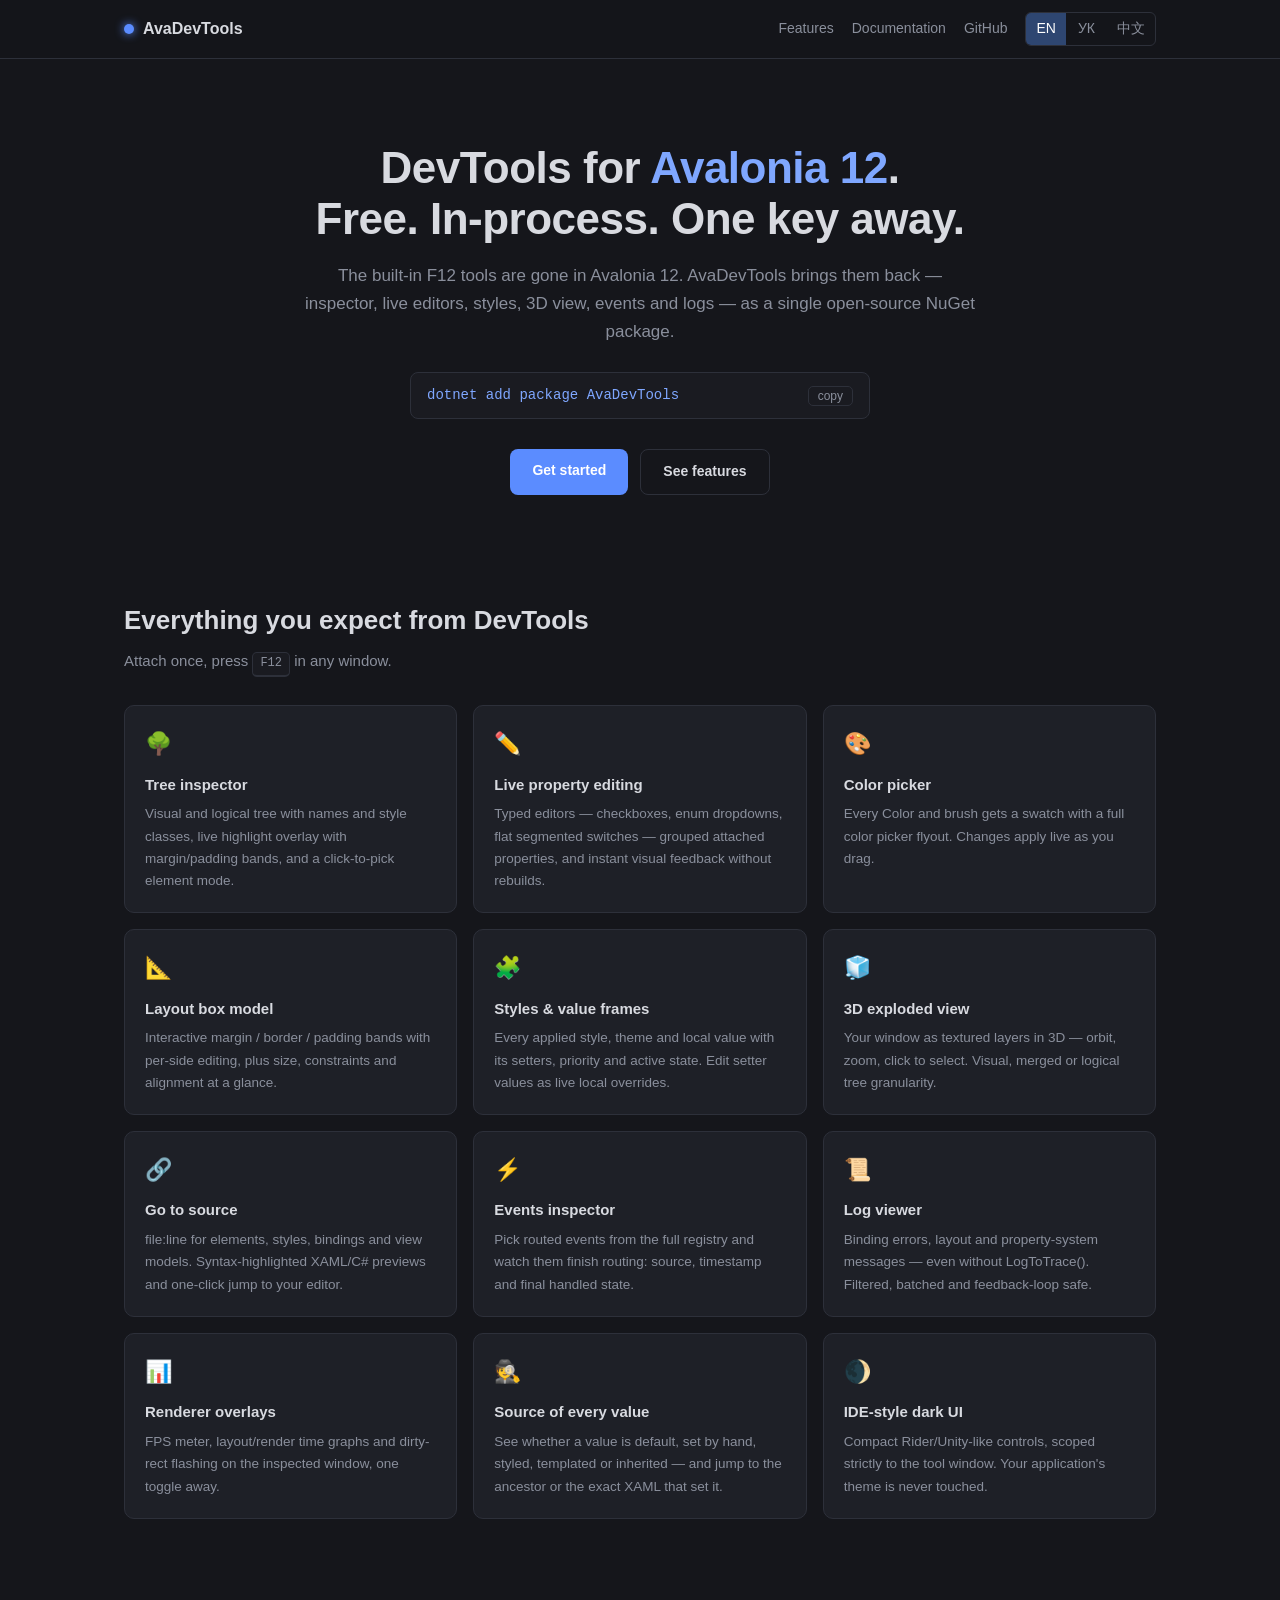
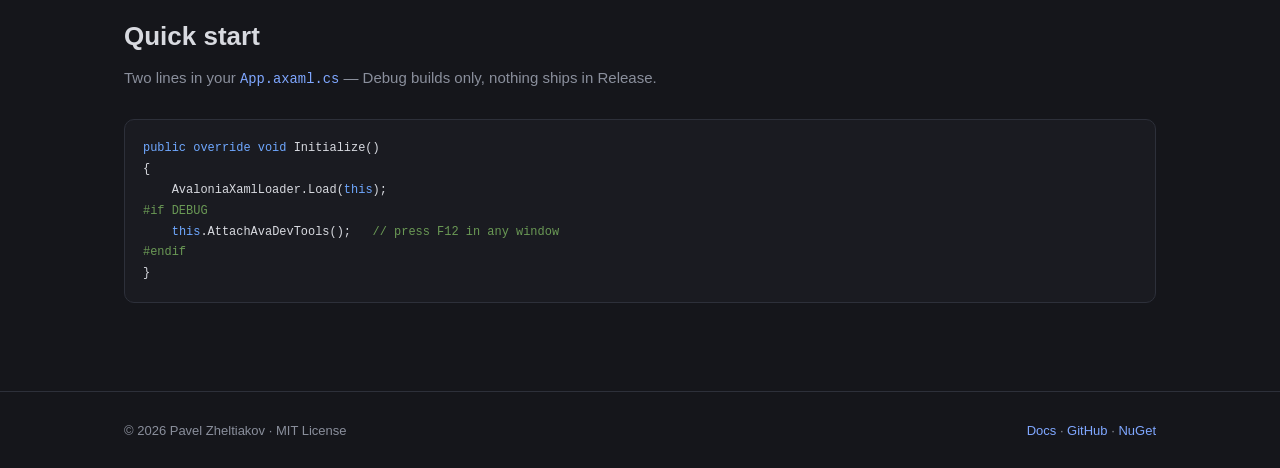
==== en/index.html @ 055c6b88 "Initial site publish (en/uk/zh landing + docs) Auto-generated content — future updates come from the" ====
<!DOCTYPE html>
<html lang="en">
<head>
<meta charset="utf-8">
<meta name="viewport" content="width=device-width, initial-scale=1">
<title>AvaDevTools — free DevTools for Avalonia 12</title>
<meta name="description" content="Free in-process developer tools for Avalonia 12: tree inspector, live property editing, styles, 3D view, events, logs and go-to-source. Press F12.">
<link rel="stylesheet" href="../assets/style.css">
<script src="../assets/site.js" defer></script>
</head>
<body>
<header><div class="wrap nav">
  <a class="brand" href="./"><span class="dot"></span>AvaDevTools</a>
  <div class="links">
    <a href="#features">Features</a>
    <a href="docs.html">Documentation</a>
    <a href="https://github.com/pavel-zheltiakov/AvaDevTools">GitHub</a>
    <span class="langs"><a class="on" href="../en/">EN</a><a href="../uk/">УК</a><a href="../zh/">中文</a></span>
  </div>
</div></header>

<div class="hero"><div class="wrap">
  <h1>DevTools for <em>Avalonia 12</em>.<br>Free. In-process. One key away.</h1>
  <p class="tag">The built-in F12 tools are gone in Avalonia 12. AvaDevTools brings them back — inspector,
  live editors, styles, 3D view, events and logs — as a single open-source NuGet package.</p>
  <div class="install"><span>dotnet add package AvaDevTools</span><button onclick="copyInstall(this)">copy</button></div>
  <div class="cta">
    <a class="btn primary" href="docs.html">Get started</a>
    <a class="btn ghost" href="#features">See features</a>
  </div>
</div></div>

<section id="features"><div class="wrap">
  <h2 class="sec">Everything you expect from DevTools</h2>
  <p class="sub">Attach once, press <span class="kbd">F12</span> in any window.</p>
  <div class="grid">
    <div class="card"><div class="ico">🌳</div><h3>Tree inspector</h3><p>Visual and logical tree with names and style classes, live highlight overlay with margin/padding bands, and a click-to-pick element mode.</p></div>
    <div class="card"><div class="ico">✏️</div><h3>Live property editing</h3><p>Typed editors — checkboxes, enum dropdowns, flat segmented switches — grouped attached properties, and instant visual feedback without rebuilds.</p></div>
    <div class="card"><div class="ico">🎨</div><h3>Color picker</h3><p>Every Color and brush gets a swatch with a full color picker flyout. Changes apply live as you drag.</p></div>
    <div class="card"><div class="ico">📐</div><h3>Layout box model</h3><p>Interactive margin / border / padding bands with per-side editing, plus size, constraints and alignment at a glance.</p></div>
    <div class="card"><div class="ico">🧩</div><h3>Styles &amp; value frames</h3><p>Every applied style, theme and local value with its setters, priority and active state. Edit setter values as live local overrides.</p></div>
    <div class="card"><div class="ico">🧊</div><h3>3D exploded view</h3><p>Your window as textured layers in 3D — orbit, zoom, click to select. Visual, merged or logical tree granularity.</p></div>
    <div class="card"><div class="ico">🔗</div><h3>Go to source</h3><p>file:line for elements, styles, bindings and view models. Syntax-highlighted XAML/C# previews and one-click jump to your editor.</p></div>
    <div class="card"><div class="ico">⚡</div><h3>Events inspector</h3><p>Pick routed events from the full registry and watch them finish routing: source, timestamp and final handled state.</p></div>
    <div class="card"><div class="ico">📜</div><h3>Log viewer</h3><p>Binding errors, layout and property-system messages — even without LogToTrace(). Filtered, batched and feedback-loop safe.</p></div>
    <div class="card"><div class="ico">📊</div><h3>Renderer overlays</h3><p>FPS meter, layout/render time graphs and dirty-rect flashing on the inspected window, one toggle away.</p></div>
    <div class="card"><div class="ico">🕵️</div><h3>Source of every value</h3><p>See whether a value is default, set by hand, styled, templated or inherited — and jump to the ancestor or the exact XAML that set it.</p></div>
    <div class="card"><div class="ico">🌒</div><h3>IDE-style dark UI</h3><p>Compact Rider/Unity-like controls, scoped strictly to the tool window. Your application's theme is never touched.</p></div>
  </div>
</div></section>

<section><div class="wrap">
  <h2 class="sec">Quick start</h2>
  <p class="sub">Two lines in your <code>App.axaml.cs</code> — Debug builds only, nothing ships in Release.</p>
<pre><code><span class="k">public override void</span> Initialize()
{
    AvaloniaXamlLoader.Load(<span class="k">this</span>);
<span class="c">#if DEBUG</span>
    <span class="k">this</span>.AttachAvaDevTools();   <span class="c">// press F12 in any window</span>
<span class="c">#endif</span>
}</code></pre>
</div></section>

<footer><div class="wrap">
  <span>© 2026 Pavel Zheltiakov · MIT License</span>
  <span><a href="docs.html">Docs</a> · <a href="https://github.com/pavel-zheltiakov/AvaDevTools">GitHub</a> · <a href="https://www.nuget.org/packages/AvaDevTools">NuGet</a></span>
</div></footer>
</body>
</html>
---- assets/style.css ----
*{margin:0;padding:0;box-sizing:border-box}
:root{
  --bg:#15161b;--panel:#1e2027;--panel2:#1a1b21;--border:#2d303a;
  --text:#d8dae0;--muted:#8a8f9c;--accent:#5b8cff;--accent-soft:#7fa7ff;
  --mono:"SF Mono",Menlo,Monaco,Consolas,monospace;
}
html{scroll-behavior:smooth}
body{background:var(--bg);color:var(--text);font:15px/1.65 -apple-system,BlinkMacSystemFont,"Segoe UI",Roboto,"Noto Sans",sans-serif}
a{color:var(--accent-soft);text-decoration:none}
a:hover{text-decoration:underline}
.wrap{max-width:1080px;margin:0 auto;padding:0 24px}

header{position:sticky;top:0;background:rgba(21,22,27,.92);backdrop-filter:blur(8px);border-bottom:1px solid var(--border);z-index:10}
.nav{display:flex;align-items:center;gap:22px;height:58px}
.brand{display:flex;align-items:center;gap:9px;font-weight:700;font-size:16px;color:var(--text)}
.brand .dot{width:10px;height:10px;border-radius:50%;background:var(--accent);box-shadow:0 0 10px var(--accent)}
.nav .links{display:flex;gap:18px;margin-left:auto;align-items:center}
.nav .links a{color:var(--muted);font-size:14px}
.nav .links a:hover{color:var(--text);text-decoration:none}
.langs{display:flex;gap:2px;border:1px solid var(--border);border-radius:6px;overflow:hidden}
.langs a{padding:4px 10px;font-size:12px;color:var(--muted)}
.langs a.on{background:#2e4671;color:#fff}
.langs a:hover{text-decoration:none;color:var(--text)}

.hero{padding:84px 0 56px;text-align:center}
.hero h1{font-size:44px;line-height:1.15;letter-spacing:-.5px}
.hero h1 em{font-style:normal;color:var(--accent-soft)}
.hero p.tag{max-width:680px;margin:18px auto 0;color:var(--muted);font-size:17px}
.hero .cta{margin-top:30px;display:flex;gap:12px;justify-content:center;flex-wrap:wrap}
.btn{display:inline-block;padding:10px 22px;border-radius:8px;font-size:14px;font-weight:600}
.btn.primary{background:var(--accent);color:#fff}
.btn.primary:hover{background:var(--accent-soft);text-decoration:none}
.btn.ghost{border:1px solid var(--border);color:var(--text)}
.btn.ghost:hover{border-color:var(--accent);text-decoration:none}
.install{margin:26px auto 0;max-width:460px;background:var(--panel2);border:1px solid var(--border);border-radius:8px;padding:11px 16px;font-family:var(--mono);font-size:14px;color:var(--accent-soft);display:flex;justify-content:space-between;gap:10px;align-items:center}
.install button{background:none;border:1px solid var(--border);color:var(--muted);border-radius:5px;padding:2px 9px;cursor:pointer;font-size:12px}
.install button:hover{color:var(--text);border-color:var(--accent)}

section{padding:48px 0}
h2.sec{font-size:26px;margin-bottom:8px}
p.sub{color:var(--muted);margin-bottom:28px}
.grid{display:grid;grid-template-columns:repeat(auto-fill,minmax(310px,1fr));gap:16px}
.card{background:var(--panel);border:1px solid var(--border);border-radius:10px;padding:20px}
.card .ico{font-size:22px}
.card h3{font-size:15px;margin:10px 0 6px}
.card p{color:var(--muted);font-size:13.5px}

pre{background:var(--panel2);border:1px solid var(--border);border-radius:10px;padding:18px;overflow-x:auto;font-family:var(--mono);font-size:13px;line-height:1.6}
code{font-family:var(--mono);font-size:.92em;color:var(--accent-soft)}
pre code{color:var(--text)}
pre .c{color:#6a9955}pre .k{color:#6fa8ff}pre .s{color:#ce9178}pre .m{color:#9cdcfe}

.docs{display:block;padding-top:36px}
.docs h1{font-size:32px;margin-bottom:6px}
.docs h2{font-size:22px;margin:40px 0 10px;padding-top:10px;border-top:1px solid var(--border)}
.docs h3{font-size:16px;margin:22px 0 6px}
.docs p,.docs li{color:#b9bcc6;font-size:14.5px}
.docs ul{padding-left:22px;margin:8px 0}
.docs table{border-collapse:collapse;margin:12px 0;width:100%}
.docs th,.docs td{border:1px solid var(--border);padding:7px 12px;font-size:13.5px;text-align:left}
.docs th{background:var(--panel2)}
.docs td code{white-space:nowrap}
.toc{background:var(--panel);border:1px solid var(--border);border-radius:10px;padding:16px 22px;margin:20px 0}
.toc a{display:inline-block;margin:3px 14px 3px 0;font-size:13.5px}
.kbd{display:inline-block;border:1px solid var(--border);border-bottom-width:2px;border-radius:5px;background:var(--panel2);padding:1px 7px;font-family:var(--mono);font-size:12px}

footer{border-top:1px solid var(--border);padding:28px 0;margin-top:40px;color:var(--muted);font-size:13px;display:block}
footer .wrap{display:flex;justify-content:space-between;flex-wrap:wrap;gap:10px}
@media(max-width:640px){.hero h1{font-size:32px}.nav .links{gap:12px}}
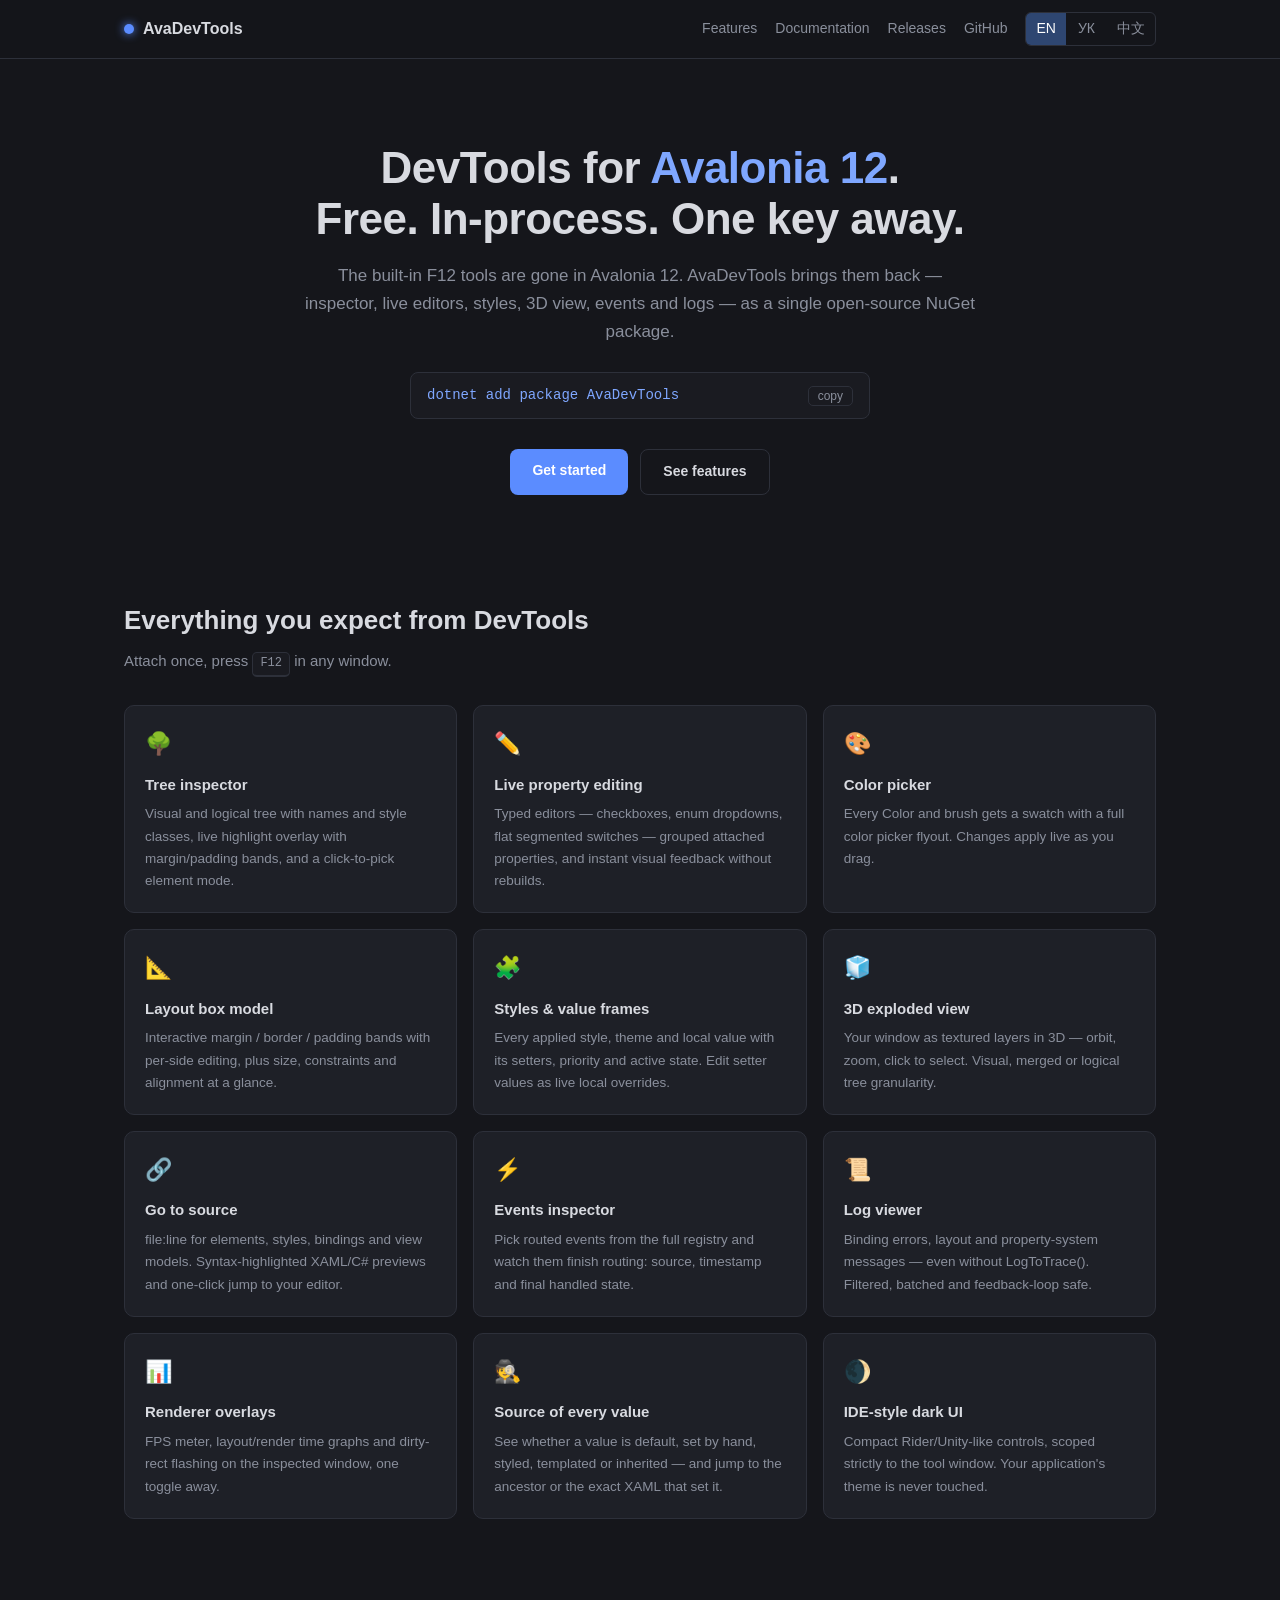
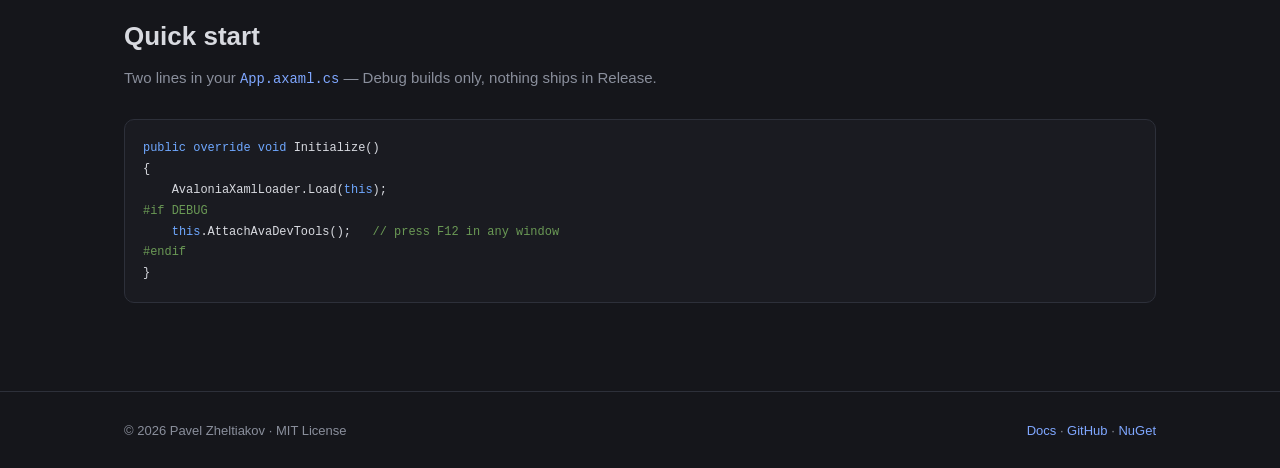
==== commit 7496758b: "site: build 3 (1113bbe)" ====
--- a/en/index.html
+++ b/en/index.html
@@ -14,6 +14,7 @@
   <div class="links">
     <a href="#features">Features</a>
     <a href="docs.html">Documentation</a>
+    <a href="releases.html">Releases</a>
     <a href="https://github.com/pavel-zheltiakov/AvaDevTools">GitHub</a>
     <span class="langs"><a class="on" href="../en/">EN</a><a href="../uk/">УК</a><a href="../zh/">中文</a></span>
   </div>
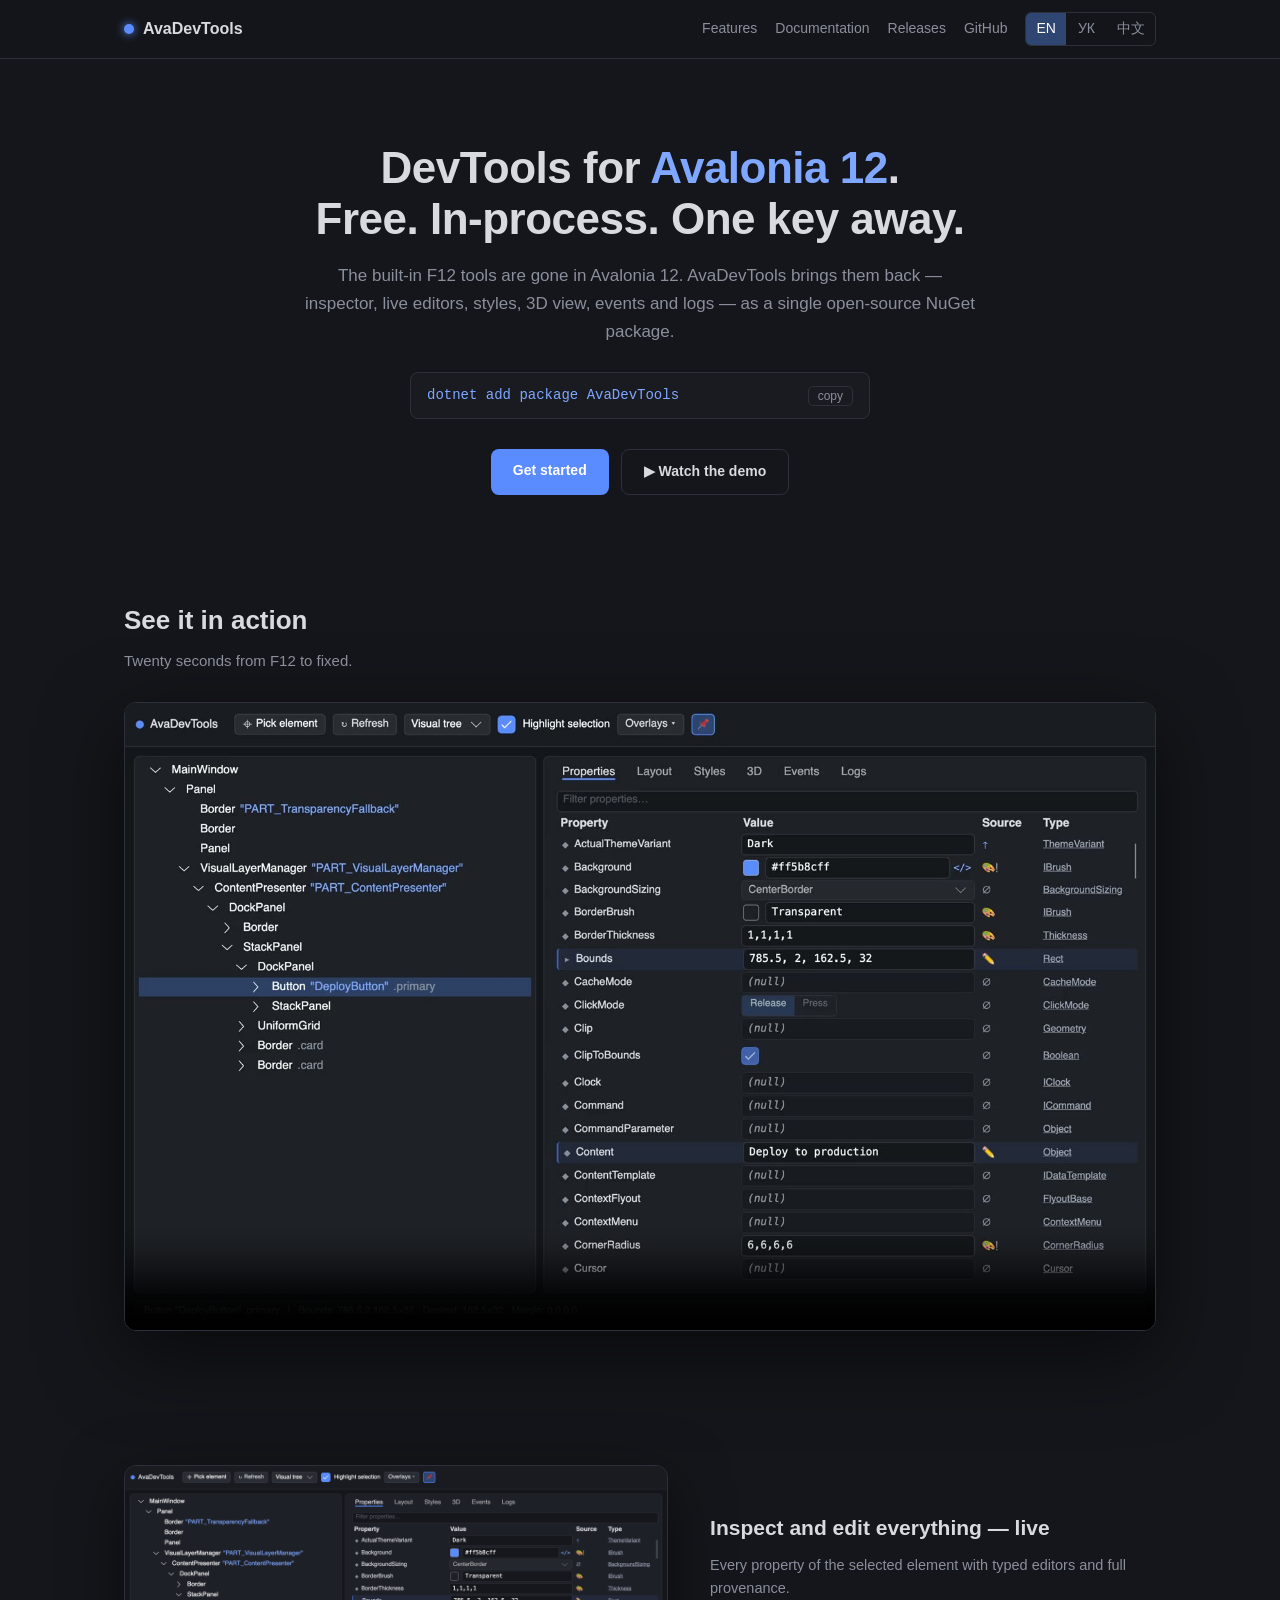
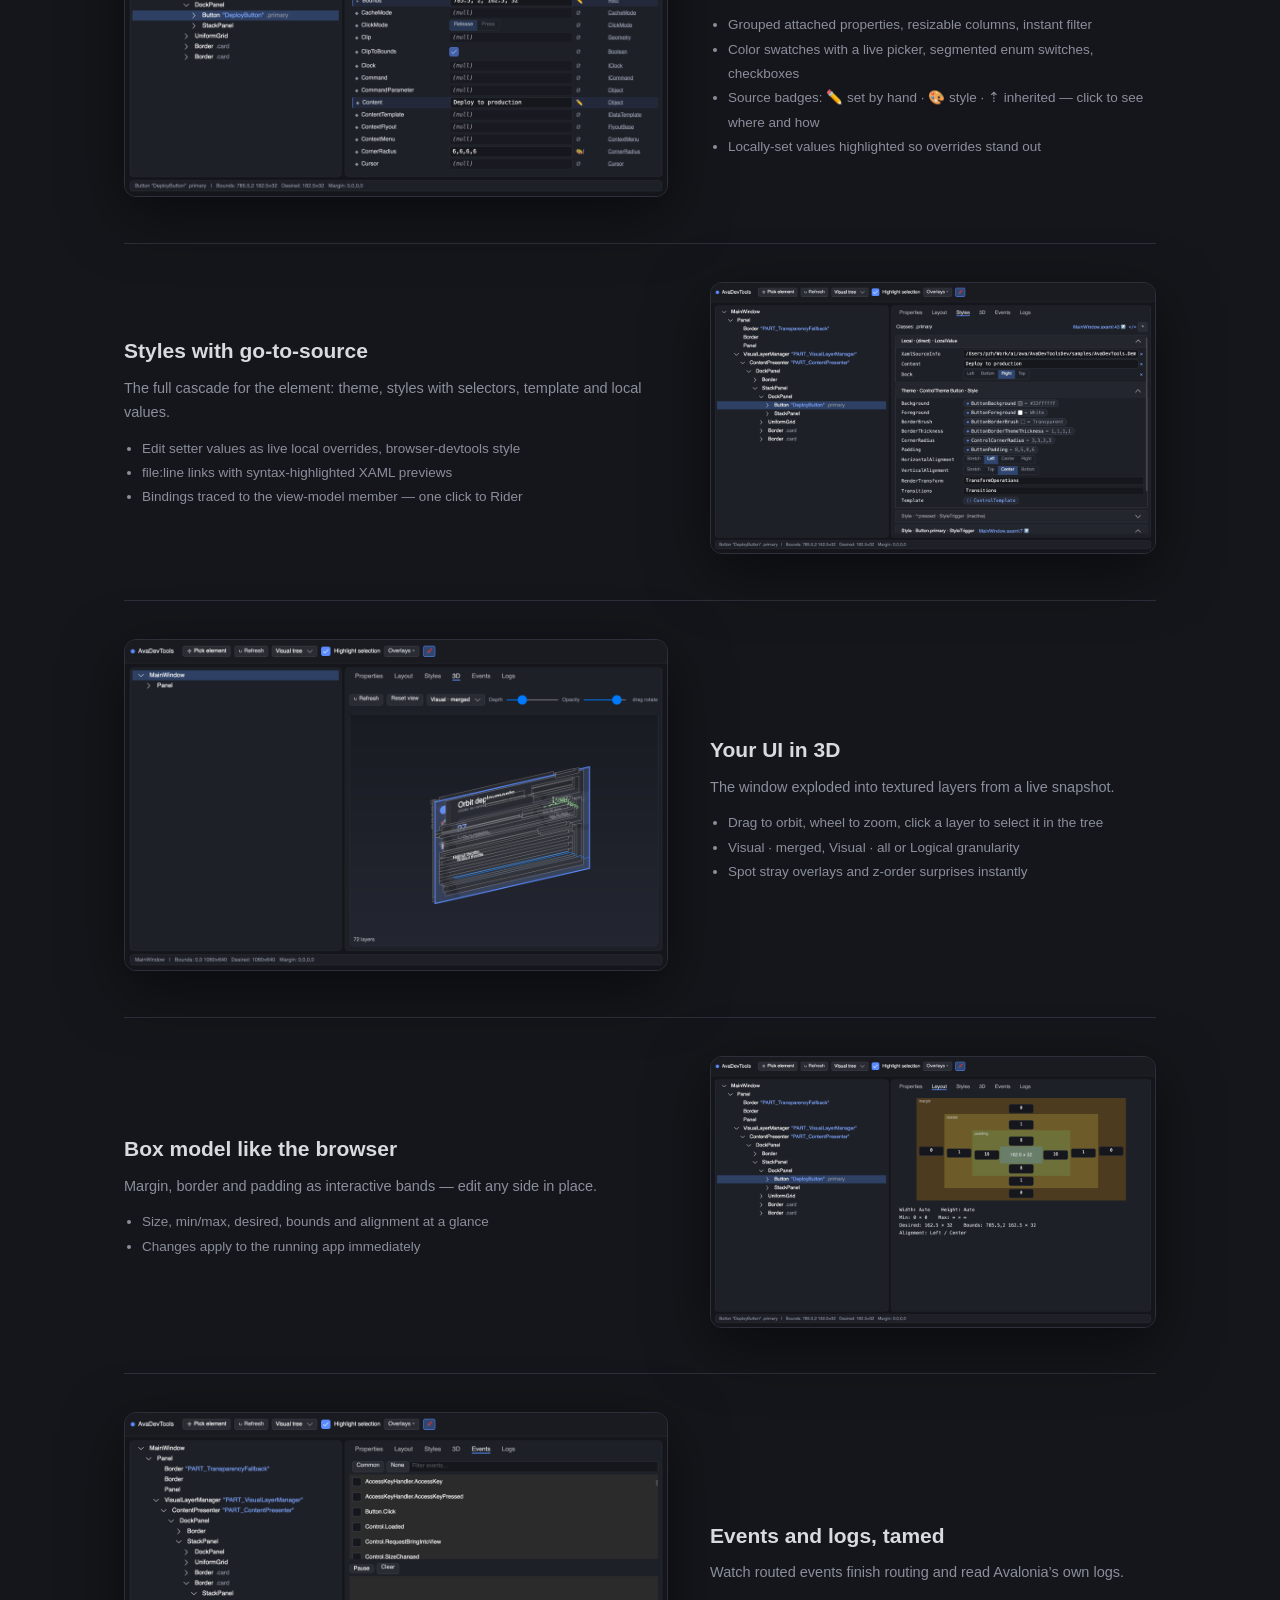
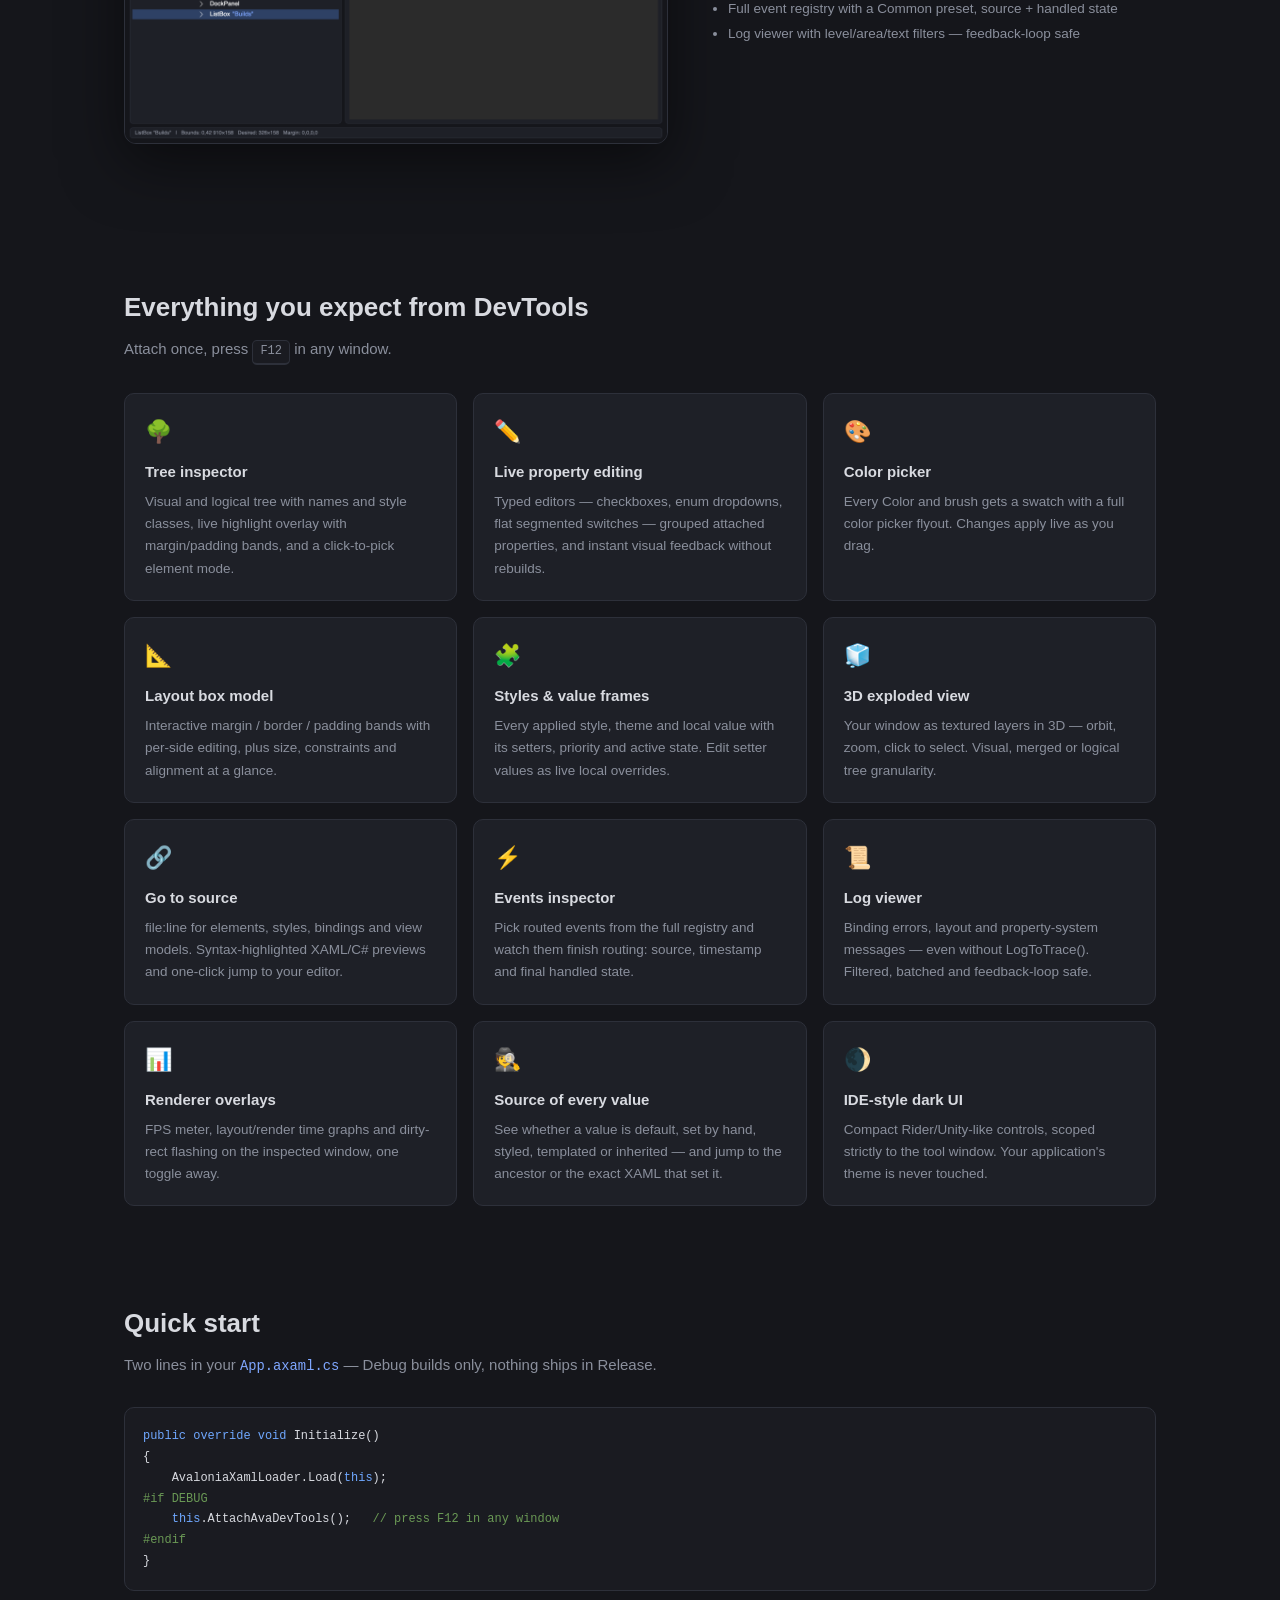
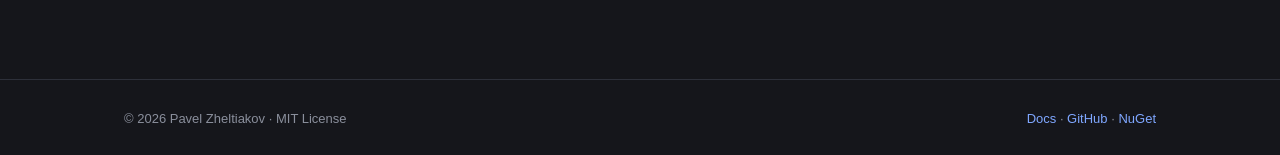
==== commit fa357234: "site: build 4 (cb59f7e)" ====
--- a/en/index.html
+++ b/en/index.html
@@ -27,9 +27,41 @@
   <div class="install"><span>dotnet add package AvaDevTools</span><button onclick="copyInstall(this)">copy</button></div>
   <div class="cta">
     <a class="btn primary" href="docs.html">Get started</a>
-    <a class="btn ghost" href="#features">See features</a>
+    <a class="btn ghost" href="#demo">▶ Watch the demo</a>
   </div>
 </div></div>
+
+
+<section id="demo" class="demo"><div class="wrap">
+  <h2 class="sec">See it in action</h2>
+  <p class="sub">Twenty seconds from F12 to fixed.</p>
+  <video controls playsinline preload="metadata" poster="../assets/img/poster.jpg">
+    <source src="../assets/demo.mp4" type="video/mp4">
+  </video>
+</div></section>
+
+<section id="tour"><div class="wrap">
+<div class="tour-block first">
+  <div class="shot"><img src="../assets/img/tab-properties.png" alt="Inspect and edit everything — live" loading="lazy"></div>
+  <div><h3>Inspect and edit everything — live</h3><p>Every property of the selected element with typed editors and full provenance.</p><ul><li>Grouped attached properties, resizable columns, instant filter</li><li>Color swatches with a live picker, segmented enum switches, checkboxes</li><li>Source badges: ✏️ set by hand · 🎨 style · ⇡ inherited — click to see where and how</li><li>Locally-set values highlighted so overrides stand out</li></ul></div>
+</div>
+<div class="tour-block rev">
+  <div class="shot"><img src="../assets/img/tab-styles.png" alt="Styles with go-to-source" loading="lazy"></div>
+  <div><h3>Styles with go-to-source</h3><p>The full cascade for the element: theme, styles with selectors, template and local values.</p><ul><li>Edit setter values as live local overrides, browser-devtools style</li><li>file:line links with syntax-highlighted XAML previews</li><li>Bindings traced to the view-model member — one click to Rider</li></ul></div>
+</div>
+<div class="tour-block">
+  <div class="shot"><img src="../assets/img/tab-3d.png" alt="Your UI in 3D" loading="lazy"></div>
+  <div><h3>Your UI in 3D</h3><p>The window exploded into textured layers from a live snapshot.</p><ul><li>Drag to orbit, wheel to zoom, click a layer to select it in the tree</li><li>Visual · merged, Visual · all or Logical granularity</li><li>Spot stray overlays and z-order surprises instantly</li></ul></div>
+</div>
+<div class="tour-block rev">
+  <div class="shot"><img src="../assets/img/tab-layout.png" alt="Box model like the browser" loading="lazy"></div>
+  <div><h3>Box model like the browser</h3><p>Margin, border and padding as interactive bands — edit any side in place.</p><ul><li>Size, min/max, desired, bounds and alignment at a glance</li><li>Changes apply to the running app immediately</li></ul></div>
+</div>
+<div class="tour-block">
+  <div class="shot"><img src="../assets/img/tab-events.png" alt="Events and logs, tamed" loading="lazy"></div>
+  <div><h3>Events and logs, tamed</h3><p>Watch routed events finish routing and read Avalonia’s own logs.</p><ul><li>Full event registry with a Common preset, source + handled state</li><li>Log viewer with level/area/text filters — feedback-loop safe</li></ul></div>
+</div>
+</div></section>
 
 <section id="features"><div class="wrap">
   <h2 class="sec">Everything you expect from DevTools</h2>
--- a/assets/style.css
+++ b/assets/style.css
@@ -67,3 +67,14 @@
 footer{border-top:1px solid var(--border);padding:28px 0;margin-top:40px;color:var(--muted);font-size:13px;display:block}
 footer .wrap{display:flex;justify-content:space-between;flex-wrap:wrap;gap:10px}
 @media(max-width:640px){.hero h1{font-size:32px}.nav .links{gap:12px}}
+
+/* --- demo video + feature tour (whatsnew-style) --- */
+.demo video{width:100%;border:1px solid var(--border);border-radius:12px;box-shadow:0 24px 80px rgba(0,0,0,.55);display:block;background:#000}
+.tour-block{display:grid;grid-template-columns:1.22fr 1fr;gap:42px;align-items:center;padding:38px 0;border-top:1px solid var(--border)}
+.tour-block.first{border-top:0}
+.tour-block .shot img{width:100%;border:1px solid var(--border);border-radius:12px;box-shadow:0 18px 60px rgba(0,0,0,.5)}
+.tour-block.rev .shot{order:2}
+.tour-block h3{font-size:21px;margin-bottom:8px}
+.tour-block>div p{color:var(--muted);font-size:14.5px}
+.tour-block ul{margin:12px 0 0 18px;color:var(--muted);font-size:13.5px;line-height:1.8}
+@media(max-width:820px){.tour-block{grid-template-columns:1fr;gap:18px}.tour-block.rev .shot{order:0}}
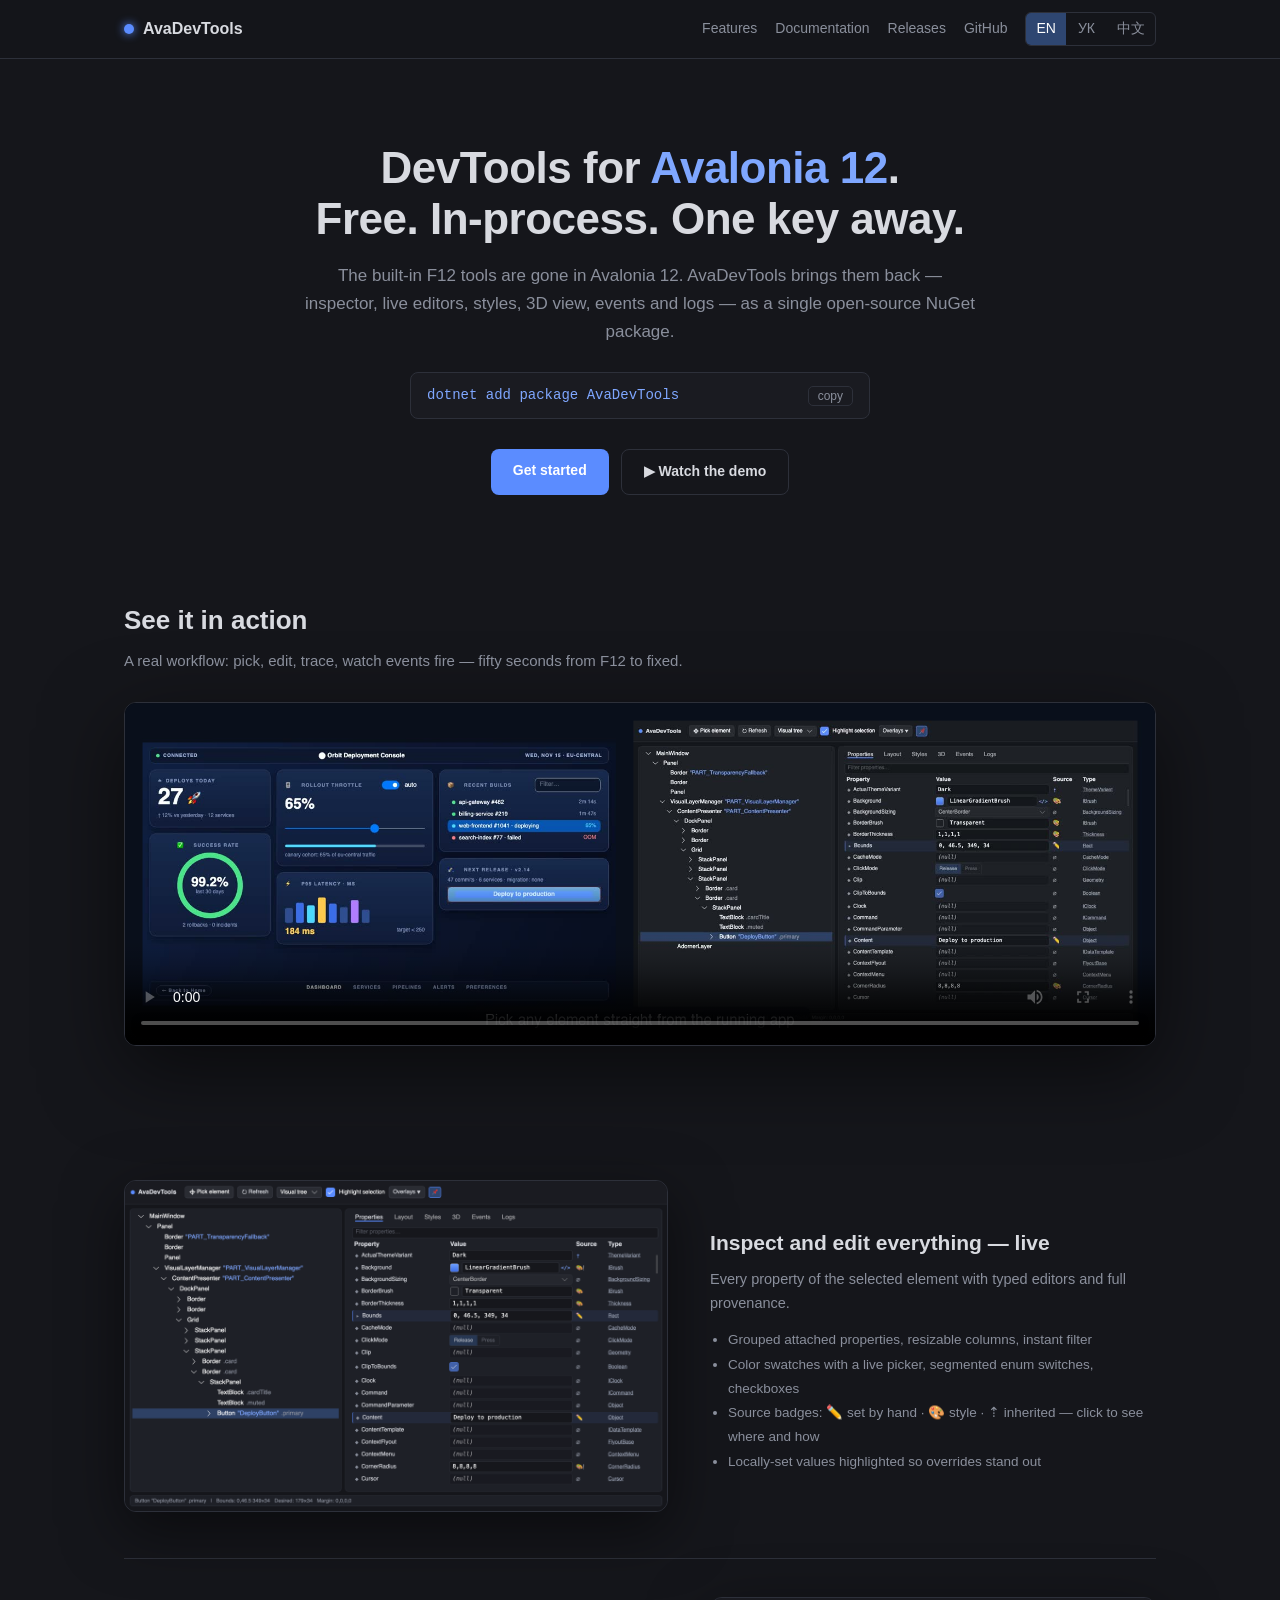
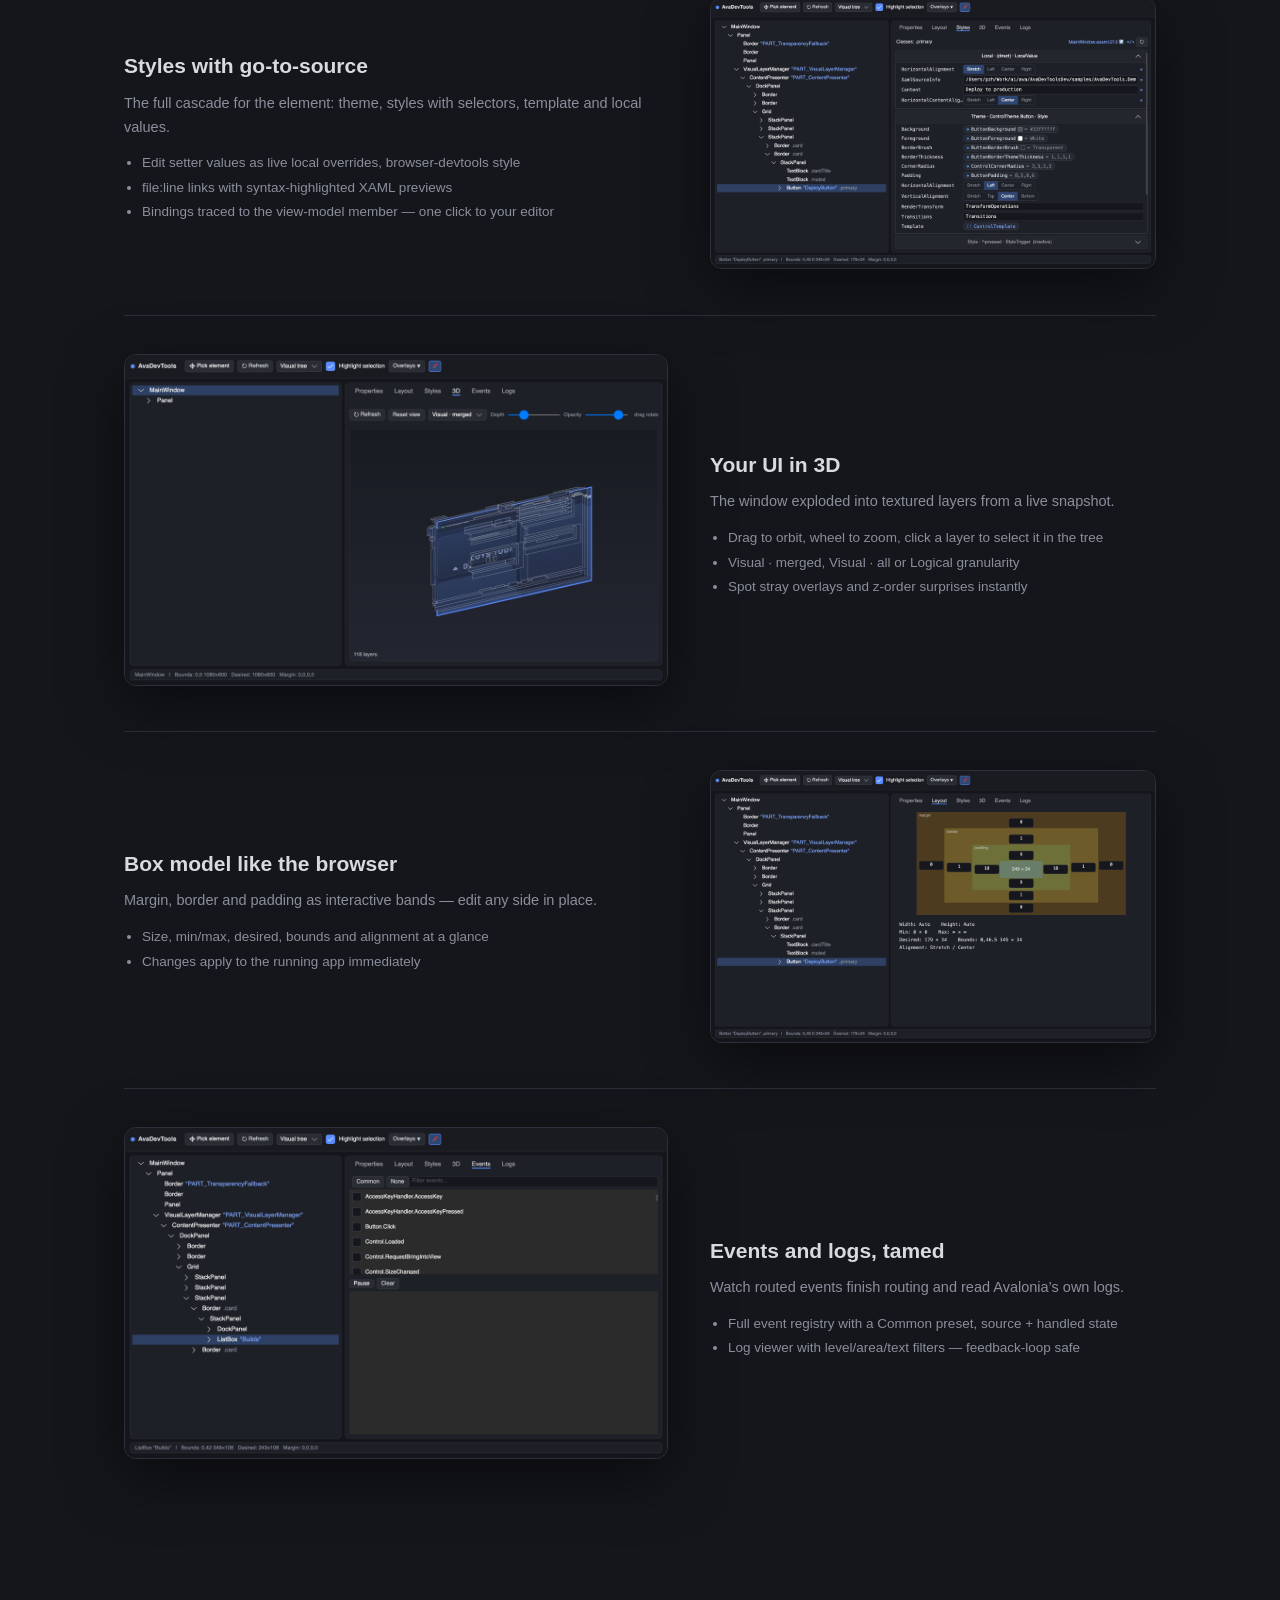
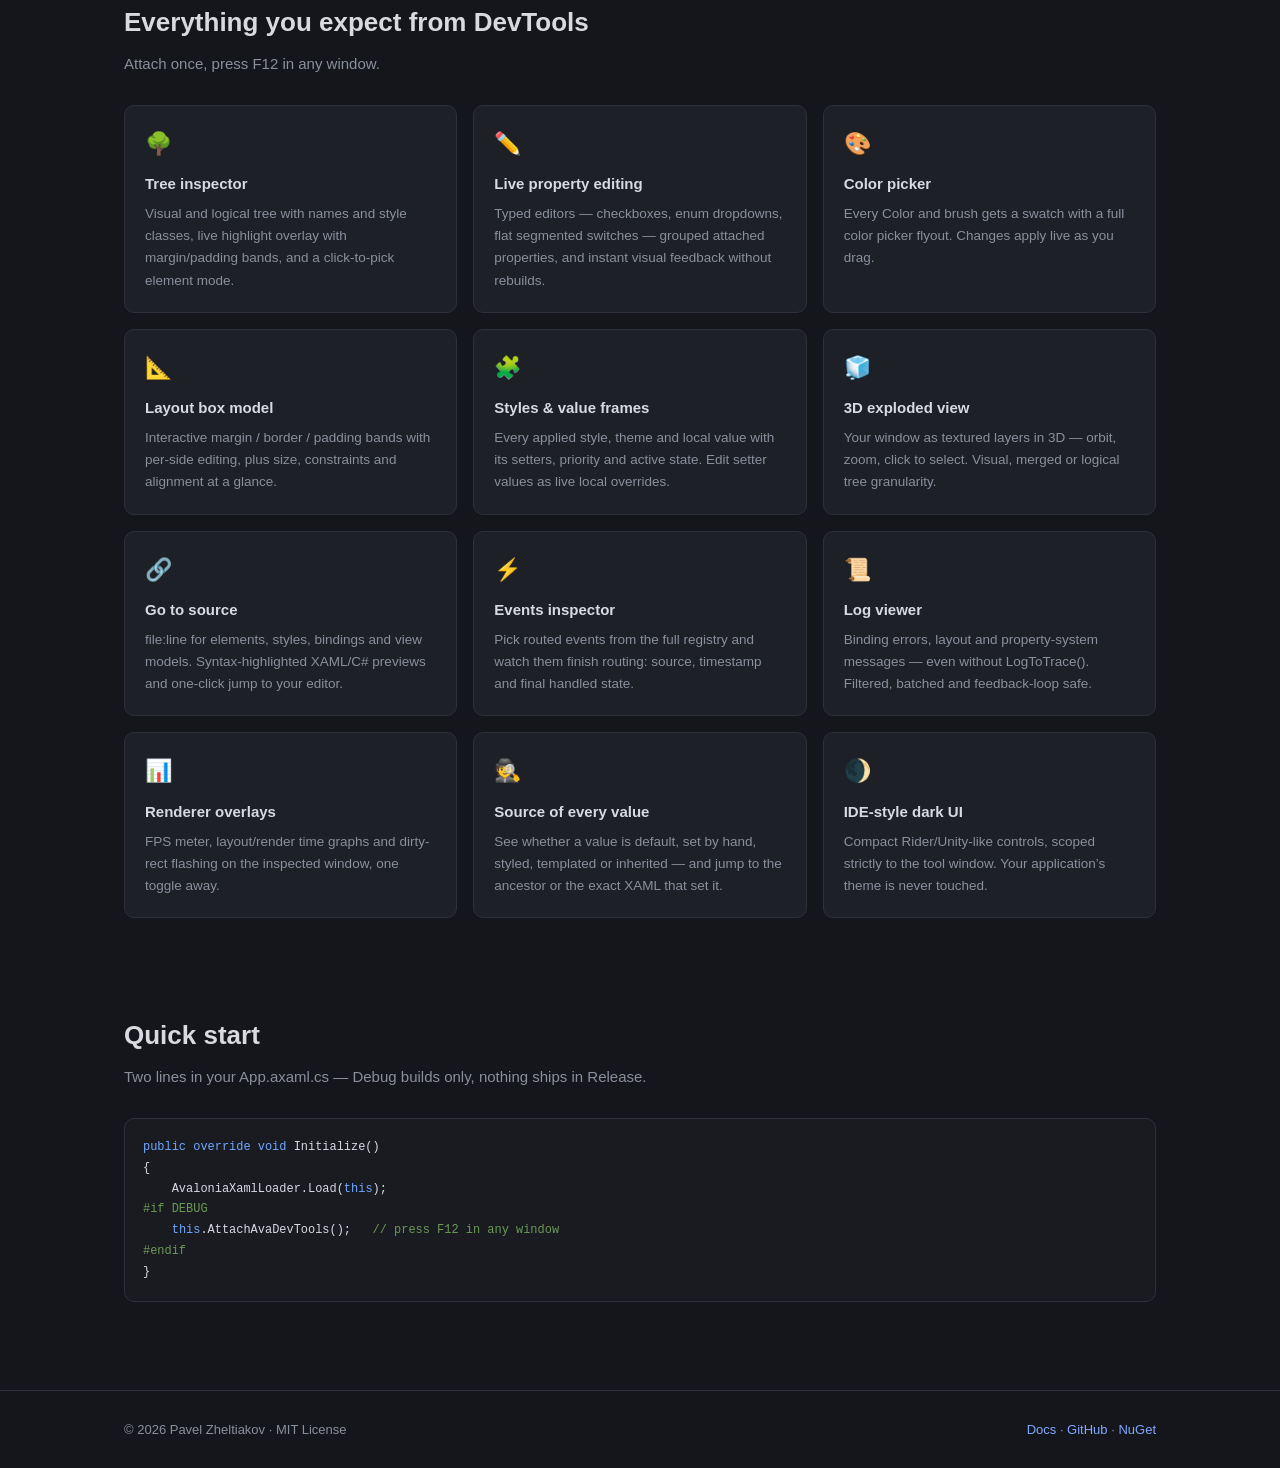
==== commit cf54141e: "site: build 6 (2778d48)" ====
--- a/en/index.html
+++ b/en/index.html
@@ -1,102 +1,5 @@
 <!DOCTYPE html>
-<html lang="en">
-<head>
-<meta charset="utf-8">
-<meta name="viewport" content="width=device-width, initial-scale=1">
-<title>AvaDevTools — free DevTools for Avalonia 12</title>
-<meta name="description" content="Free in-process developer tools for Avalonia 12: tree inspector, live property editing, styles, 3D view, events, logs and go-to-source. Press F12.">
-<link rel="stylesheet" href="../assets/style.css">
-<script src="../assets/site.js" defer></script>
-</head>
-<body>
-<header><div class="wrap nav">
-  <a class="brand" href="./"><span class="dot"></span>AvaDevTools</a>
-  <div class="links">
-    <a href="#features">Features</a>
-    <a href="docs.html">Documentation</a>
-    <a href="releases.html">Releases</a>
-    <a href="https://github.com/pavel-zheltiakov/AvaDevTools">GitHub</a>
-    <span class="langs"><a class="on" href="../en/">EN</a><a href="../uk/">УК</a><a href="../zh/">中文</a></span>
-  </div>
-</div></header>
-
-<div class="hero"><div class="wrap">
-  <h1>DevTools for <em>Avalonia 12</em>.<br>Free. In-process. One key away.</h1>
-  <p class="tag">The built-in F12 tools are gone in Avalonia 12. AvaDevTools brings them back — inspector,
-  live editors, styles, 3D view, events and logs — as a single open-source NuGet package.</p>
-  <div class="install"><span>dotnet add package AvaDevTools</span><button onclick="copyInstall(this)">copy</button></div>
-  <div class="cta">
-    <a class="btn primary" href="docs.html">Get started</a>
-    <a class="btn ghost" href="#demo">▶ Watch the demo</a>
-  </div>
-</div></div>
-
-
-<section id="demo" class="demo"><div class="wrap">
-  <h2 class="sec">See it in action</h2>
-  <p class="sub">Twenty seconds from F12 to fixed.</p>
-  <video controls playsinline preload="metadata" poster="../assets/img/poster.jpg">
-    <source src="../assets/demo.mp4" type="video/mp4">
-  </video>
-</div></section>
-
-<section id="tour"><div class="wrap">
-<div class="tour-block first">
-  <div class="shot"><img src="../assets/img/tab-properties.png" alt="Inspect and edit everything — live" loading="lazy"></div>
-  <div><h3>Inspect and edit everything — live</h3><p>Every property of the selected element with typed editors and full provenance.</p><ul><li>Grouped attached properties, resizable columns, instant filter</li><li>Color swatches with a live picker, segmented enum switches, checkboxes</li><li>Source badges: ✏️ set by hand · 🎨 style · ⇡ inherited — click to see where and how</li><li>Locally-set values highlighted so overrides stand out</li></ul></div>
-</div>
-<div class="tour-block rev">
-  <div class="shot"><img src="../assets/img/tab-styles.png" alt="Styles with go-to-source" loading="lazy"></div>
-  <div><h3>Styles with go-to-source</h3><p>The full cascade for the element: theme, styles with selectors, template and local values.</p><ul><li>Edit setter values as live local overrides, browser-devtools style</li><li>file:line links with syntax-highlighted XAML previews</li><li>Bindings traced to the view-model member — one click to Rider</li></ul></div>
-</div>
-<div class="tour-block">
-  <div class="shot"><img src="../assets/img/tab-3d.png" alt="Your UI in 3D" loading="lazy"></div>
-  <div><h3>Your UI in 3D</h3><p>The window exploded into textured layers from a live snapshot.</p><ul><li>Drag to orbit, wheel to zoom, click a layer to select it in the tree</li><li>Visual · merged, Visual · all or Logical granularity</li><li>Spot stray overlays and z-order surprises instantly</li></ul></div>
-</div>
-<div class="tour-block rev">
-  <div class="shot"><img src="../assets/img/tab-layout.png" alt="Box model like the browser" loading="lazy"></div>
-  <div><h3>Box model like the browser</h3><p>Margin, border and padding as interactive bands — edit any side in place.</p><ul><li>Size, min/max, desired, bounds and alignment at a glance</li><li>Changes apply to the running app immediately</li></ul></div>
-</div>
-<div class="tour-block">
-  <div class="shot"><img src="../assets/img/tab-events.png" alt="Events and logs, tamed" loading="lazy"></div>
-  <div><h3>Events and logs, tamed</h3><p>Watch routed events finish routing and read Avalonia’s own logs.</p><ul><li>Full event registry with a Common preset, source + handled state</li><li>Log viewer with level/area/text filters — feedback-loop safe</li></ul></div>
-</div>
-</div></section>
-
-<section id="features"><div class="wrap">
-  <h2 class="sec">Everything you expect from DevTools</h2>
-  <p class="sub">Attach once, press <span class="kbd">F12</span> in any window.</p>
-  <div class="grid">
-    <div class="card"><div class="ico">🌳</div><h3>Tree inspector</h3><p>Visual and logical tree with names and style classes, live highlight overlay with margin/padding bands, and a click-to-pick element mode.</p></div>
-    <div class="card"><div class="ico">✏️</div><h3>Live property editing</h3><p>Typed editors — checkboxes, enum dropdowns, flat segmented switches — grouped attached properties, and instant visual feedback without rebuilds.</p></div>
-    <div class="card"><div class="ico">🎨</div><h3>Color picker</h3><p>Every Color and brush gets a swatch with a full color picker flyout. Changes apply live as you drag.</p></div>
-    <div class="card"><div class="ico">📐</div><h3>Layout box model</h3><p>Interactive margin / border / padding bands with per-side editing, plus size, constraints and alignment at a glance.</p></div>
-    <div class="card"><div class="ico">🧩</div><h3>Styles &amp; value frames</h3><p>Every applied style, theme and local value with its setters, priority and active state. Edit setter values as live local overrides.</p></div>
-    <div class="card"><div class="ico">🧊</div><h3>3D exploded view</h3><p>Your window as textured layers in 3D — orbit, zoom, click to select. Visual, merged or logical tree granularity.</p></div>
-    <div class="card"><div class="ico">🔗</div><h3>Go to source</h3><p>file:line for elements, styles, bindings and view models. Syntax-highlighted XAML/C# previews and one-click jump to your editor.</p></div>
-    <div class="card"><div class="ico">⚡</div><h3>Events inspector</h3><p>Pick routed events from the full registry and watch them finish routing: source, timestamp and final handled state.</p></div>
-    <div class="card"><div class="ico">📜</div><h3>Log viewer</h3><p>Binding errors, layout and property-system messages — even without LogToTrace(). Filtered, batched and feedback-loop safe.</p></div>
-    <div class="card"><div class="ico">📊</div><h3>Renderer overlays</h3><p>FPS meter, layout/render time graphs and dirty-rect flashing on the inspected window, one toggle away.</p></div>
-    <div class="card"><div class="ico">🕵️</div><h3>Source of every value</h3><p>See whether a value is default, set by hand, styled, templated or inherited — and jump to the ancestor or the exact XAML that set it.</p></div>
-    <div class="card"><div class="ico">🌒</div><h3>IDE-style dark UI</h3><p>Compact Rider/Unity-like controls, scoped strictly to the tool window. Your application's theme is never touched.</p></div>
-  </div>
-</div></section>
-
-<section><div class="wrap">
-  <h2 class="sec">Quick start</h2>
-  <p class="sub">Two lines in your <code>App.axaml.cs</code> — Debug builds only, nothing ships in Release.</p>
-<pre><code><span class="k">public override void</span> Initialize()
-{
-    AvaloniaXamlLoader.Load(<span class="k">this</span>);
-<span class="c">#if DEBUG</span>
-    <span class="k">this</span>.AttachAvaDevTools();   <span class="c">// press F12 in any window</span>
-<span class="c">#endif</span>
-}</code></pre>
-</div></section>
-
-<footer><div class="wrap">
-  <span>© 2026 Pavel Zheltiakov · MIT License</span>
-  <span><a href="docs.html">Docs</a> · <a href="https://github.com/pavel-zheltiakov/AvaDevTools">GitHub</a> · <a href="https://www.nuget.org/packages/AvaDevTools">NuGet</a></span>
-</div></footer>
-</body>
-</html>
+<html><head><meta charset="utf-8">
+<script>location.replace('../index.html?lang=en');</script>
+<meta http-equiv="refresh" content="0; url=../index.html?lang=en">
+</head><body><a href="../index.html?lang=en">→</a></body></html>
